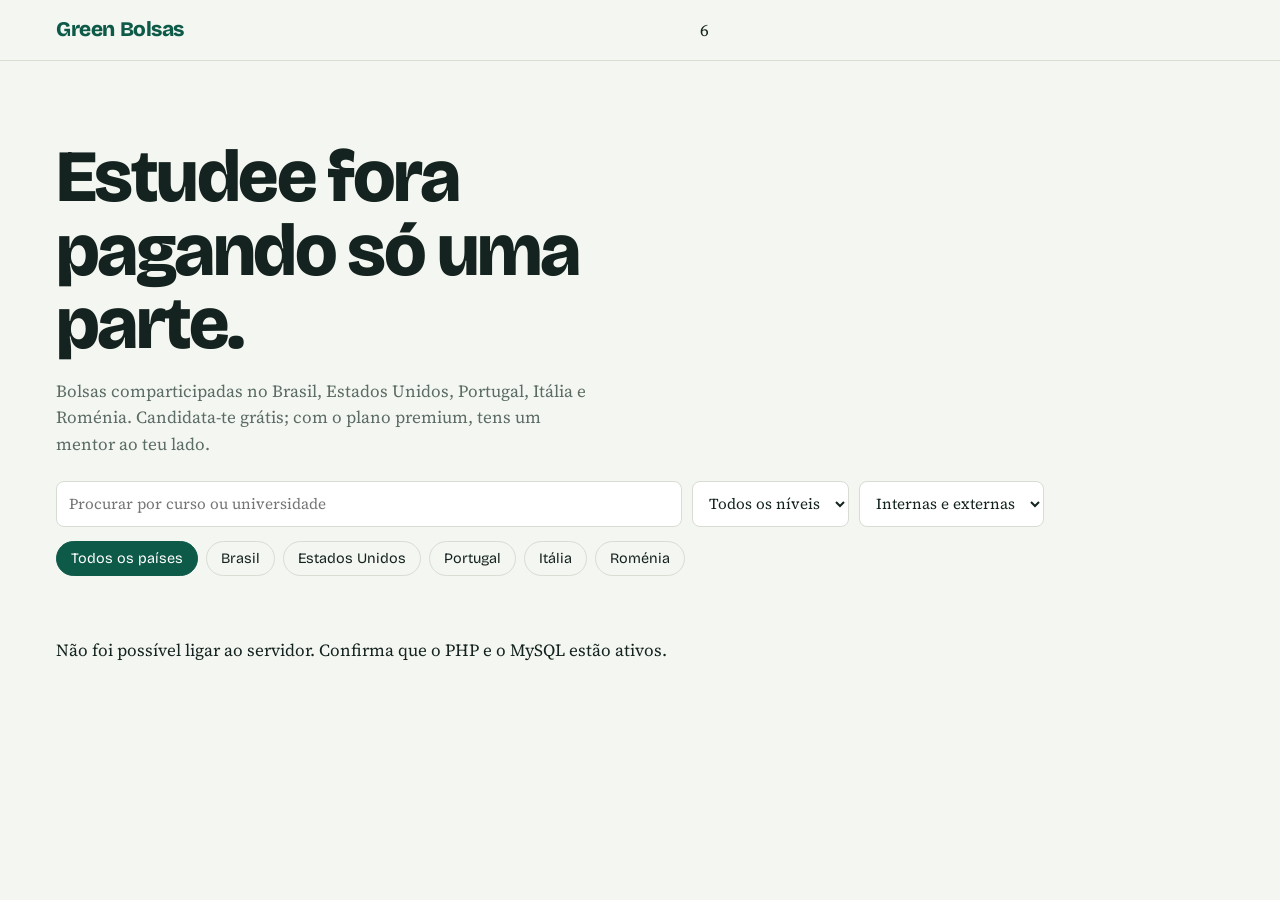
==== index.html @ 97050c6e "Primeiro Commit" ====
<!doctype html>
<html lang="pt">
<head>
<meta charset="utf-8">
<meta name="viewport" content="width=device-width,initial-scale=1">
<title>Passagem — Bolsas de estudo comparticipadas</title>
<link rel="preconnect" href="https://fonts.googleapis.com"><link rel="preconnect" href="https://fonts.gstatic.com" crossorigin>
<link href="https://fonts.googleapis.com/css2?family=Bricolage+Grotesque:opsz,wght@12..96,400;600;800&family=Source+Serif+4:wght@400;600&display=swap" rel="stylesheet">
<link rel="stylesheet" href="assets/style.css">
</head>
<body>
<header class="top">
  <a class="brand" href="#">Green Bolsas</a>6
  <nav id="nav"></nav>
</header>

<section class="hero">
  <h1>Estudee fora pagando só uma parte.</h1>
  <p>Bolsas comparticipadas no Brasil, Estados Unidos, Portugal, Itália e Roménia. Candidata-te grátis; com o plano premium, tens um mentor ao teu lado.</p>
  <div class="filters">
    <input id="q" type="search" placeholder="Procurar por curso ou universidade" aria-label="Procurar">
    <select id="fLevel" aria-label="Nível"><option value="">Todos os níveis</option><option>Licenciatura</option><option>Mestrado</option><option>Doutoramento</option><option>Curso técnico</option></select>
    <select id="fScope" aria-label="Âmbito"><option value="">Internas e externas</option><option value="interna">Internas</option><option value="externa">Externas</option></select>
  </div>
  <div id="countries" class="chips" role="group" aria-label="País"></div>
</section>

<main>
  <div id="list" class="list" aria-live="polite"></div>
  <section id="plans" class="plans"></section>
  <section id="account" class="account" hidden></section>
  <section id="admin" class="account" hidden></section>
</main>

<dialog id="dlg"><form method="dialog" id="dlgForm"></form></dialog>
<div id="toast" role="status"></div>
<script src="assets/app.js"></script>
</body>
</html>
---- assets/style.css ----
:root{--bg:#f4f6f1;--ink:#14231f;--mute:#5b6b65;--line:#d7ddd3;--forest:#0e5a49;--forest-d:#0a4034;--sun:#f0a93a;--card:#fff}
@media (prefers-color-scheme:dark){:root{--bg:#0e1815;--ink:#eaf1ec;--mute:#9fb0a8;--line:#27382f;--forest:#3fbf9c;--forest-d:#2fa583;--sun:#f0a93a;--card:#15241f}}
*{box-sizing:border-box}
body{margin:0;background:var(--bg);color:var(--ink);font:17px/1.55 "Source Serif 4",Georgia,serif}
h1,h2,h3,.brand,button,.chip,label,select,input,nav a{font-family:"Bricolage Grotesque",system-ui,sans-serif}
.top{display:flex;justify-content:space-between;align-items:center;padding:14px clamp(16px,5vw,56px);border-bottom:1px solid var(--line)}
.brand{font-weight:800;font-size:1.3rem;color:var(--forest);text-decoration:none;letter-spacing:-.02em}
nav{display:flex;gap:10px;align-items:center;flex-wrap:wrap}
nav span{color:var(--mute);font-size:.9rem}
.hero{padding:clamp(32px,7vw,80px) clamp(16px,5vw,56px) 16px;max-width:1100px}
.hero h1{font-size:clamp(2.2rem,6.5vw,4.6rem);line-height:1;letter-spacing:-.035em;font-weight:800;margin:0 0 16px;max-width:15ch}
.hero p{max-width:60ch;color:var(--mute);margin:0 0 24px}
.filters{display:flex;gap:10px;flex-wrap:wrap}
input,select,textarea{font:inherit;font-size:.95rem;padding:10px 12px;border:1px solid var(--line);border-radius:8px;background:var(--card);color:var(--ink)}
.filters input{flex:1 1 260px}
.chips{display:flex;gap:8px;flex-wrap:wrap;margin-top:14px}
.chip{border:1px solid var(--line);background:transparent;color:var(--ink);padding:8px 14px;border-radius:99px;cursor:pointer;font-size:.9rem}
.chip[aria-pressed=true]{background:var(--forest);border-color:var(--forest);color:#fff}
main{padding:8px clamp(16px,5vw,56px) 80px;max-width:1160px}
.list{display:grid;gap:14px;margin-top:20px}
.card{background:var(--card);border:1px solid var(--line);border-radius:10px;padding:20px;display:grid;grid-template-columns:1fr auto;gap:8px 24px}
.card h3{margin:0;font-size:1.2rem;letter-spacing:-.01em}
.meta{color:var(--mute);font-size:.9rem;margin:2px 0 8px}
.card p{margin:0;max-width:65ch}
.cov{text-align:right;min-width:110px}
.cov b{display:block;font:800 2.4rem/1 "Bricolage Grotesque",sans-serif;color:var(--forest)}
.cov small{color:var(--mute)}
.bar{height:6px;background:var(--line);border-radius:4px;margin-top:6px;overflow:hidden}.bar i{display:block;height:100%;background:var(--sun)}
.actions{grid-column:1/-1;display:flex;gap:10px;align-items:center;flex-wrap:wrap}
.tag{font:600 .78rem "Bricolage Grotesque",sans-serif;padding:3px 9px;border-radius:99px;background:var(--line)}
button.btn,a.btn{font-weight:600;font-size:.92rem;padding:10px 18px;border-radius:8px;border:1px solid var(--forest);background:var(--forest);color:#fff;cursor:pointer;text-decoration:none}
button.btn:hover{background:var(--forest-d)}
button.ghost{background:transparent;color:var(--forest)}
button.sun{background:var(--sun);border-color:var(--sun);color:#1b1305}
button:disabled{opacity:.55;cursor:default}
:focus-visible{outline:3px solid var(--sun);outline-offset:2px}
.plans{display:grid;grid-template-columns:repeat(auto-fit,minmax(280px,1fr));gap:16px;margin-top:56px}
.plan{border:1px solid var(--line);border-radius:10px;padding:24px;background:var(--card)}
.plan.pro{border:2px solid var(--sun)}
.plan h2{margin:0 0 4px}.plan .price{font:800 2rem "Bricolage Grotesque",sans-serif}
.plan ul{padding-left:18px;color:var(--mute)}
.account{margin-top:48px;padding:24px;border:1px solid var(--line);border-radius:10px;background:var(--card)}
.account h2{margin-top:0}
.account table{width:100%;border-collapse:collapse;font-size:.92rem}.account td{padding:8px 4px;border-top:1px solid var(--line)}
dialog{border:1px solid var(--line);border-radius:12px;padding:24px;width:min(460px,92vw);background:var(--card);color:var(--ink)}
dialog::backdrop{background:rgba(10,20,16,.55)}
dialog form{display:grid;gap:12px}dialog h2{margin:0}
label{font-size:.85rem;font-weight:600;display:grid;gap:4px}
.err{color:#b3261e;font-size:.9rem;min-height:1.2em}
.row{display:flex;gap:10px;justify-content:flex-end}
#toast{position:fixed;left:50%;bottom:24px;transform:translateX(-50%) translateY(20px);background:var(--ink);color:var(--bg);padding:10px 18px;border-radius:8px;opacity:0;transition:.25s;pointer-events:none;font-family:"Bricolage Grotesque",sans-serif}
#toast.on{opacity:1;transform:translateX(-50%)}
@media (max-width:600px){.card{grid-template-columns:1fr}.cov{text-align:left}}
@media (prefers-reduced-motion:reduce){*{transition:none!important}}
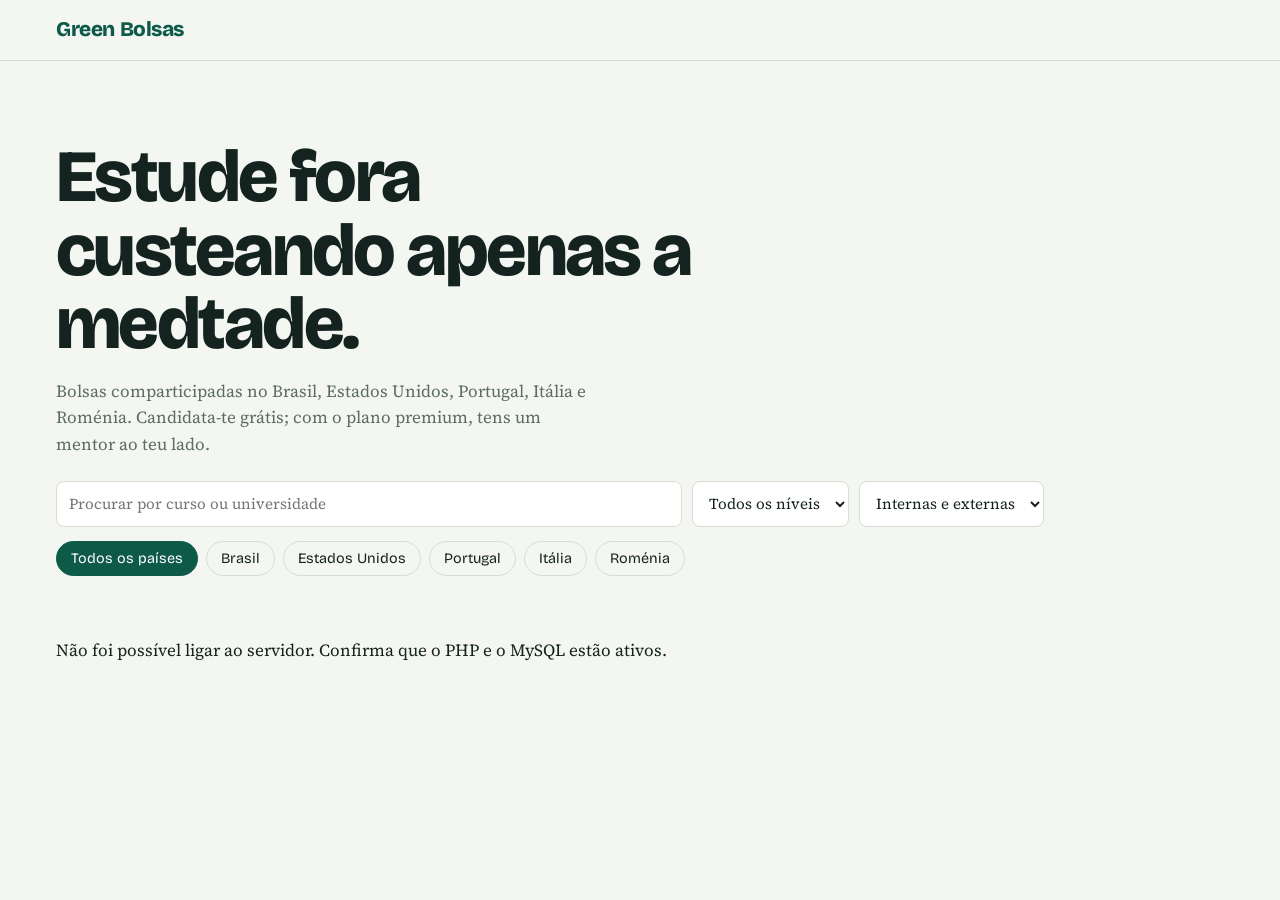
==== commit de219fcf: "correção de alguns erros e adição do favicon" ====
--- a/index.html
+++ b/index.html
@@ -7,15 +7,16 @@
 <link rel="preconnect" href="https://fonts.googleapis.com"><link rel="preconnect" href="https://fonts.gstatic.com" crossorigin>
 <link href="https://fonts.googleapis.com/css2?family=Bricolage+Grotesque:opsz,wght@12..96,400;600;800&family=Source+Serif+4:wght@400;600&display=swap" rel="stylesheet">
 <link rel="stylesheet" href="assets/style.css">
+<link rel="icon" type="image/svg+xml" href="assets/favicon.svg">
 </head>
 <body>
 <header class="top">
-  <a class="brand" href="#">Green Bolsas</a>6
+  <a class="brand" href="#">Green Bolsas</a>
   <nav id="nav"></nav>
 </header>
 
 <section class="hero">
-  <h1>Estudee fora pagando só uma parte.</h1>
+  <h1>Estude fora custeando apenas a medtade.</h1>
   <p>Bolsas comparticipadas no Brasil, Estados Unidos, Portugal, Itália e Roménia. Candidata-te grátis; com o plano premium, tens um mentor ao teu lado.</p>
   <div class="filters">
     <input id="q" type="search" placeholder="Procurar por curso ou universidade" aria-label="Procurar">
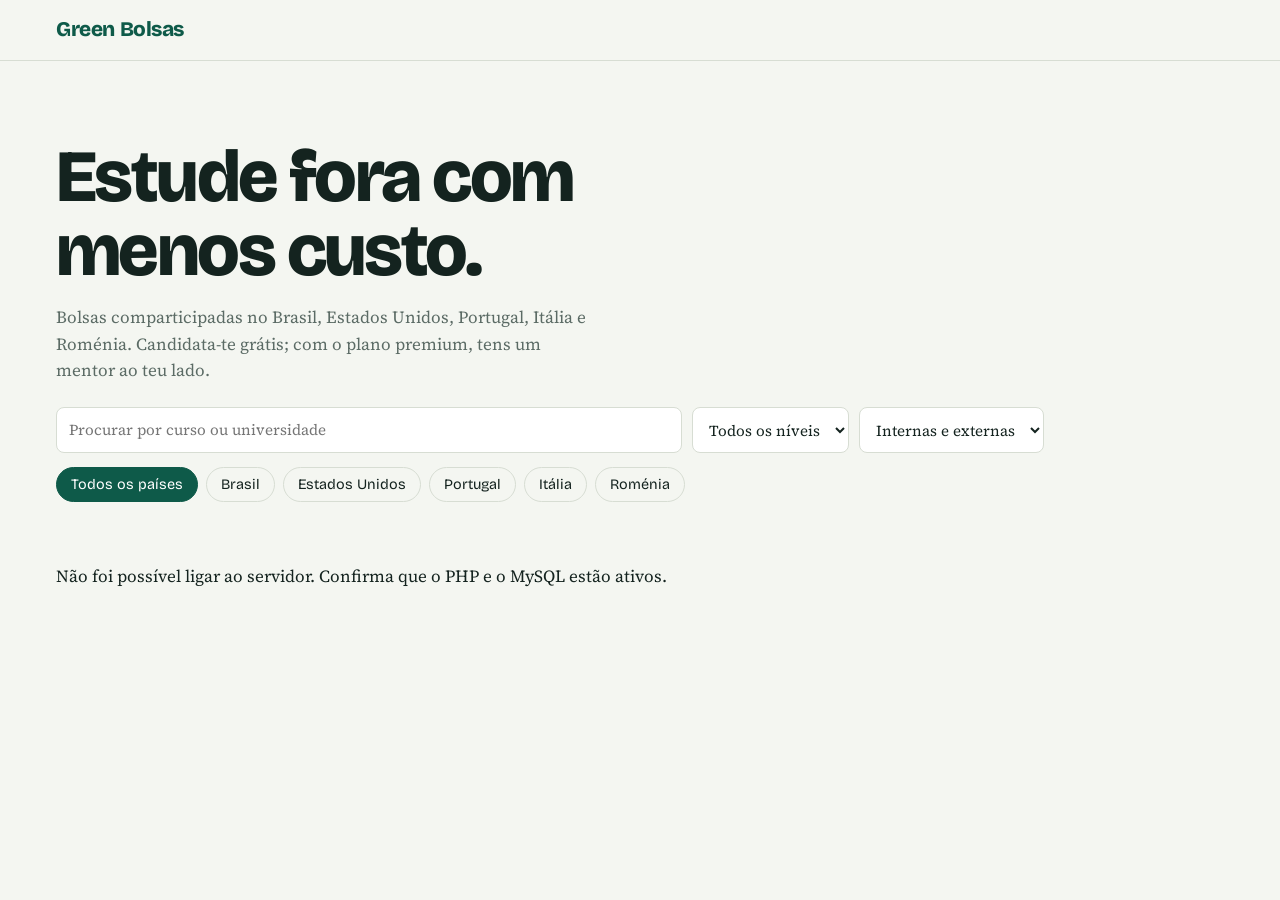
==== commit 8a7dbba3: "versão melhorada com inserção de mentores, dashboard do admin, notificações e mensagens com mentores" ====
--- a/index.html
+++ b/index.html
@@ -16,7 +16,7 @@
 </header>
 
 <section class="hero">
-  <h1>Estude fora custeando apenas a medtade.</h1>
+  <h1>Estude fora com menos custo.</h1>
   <p>Bolsas comparticipadas no Brasil, Estados Unidos, Portugal, Itália e Roménia. Candidata-te grátis; com o plano premium, tens um mentor ao teu lado.</p>
   <div class="filters">
     <input id="q" type="search" placeholder="Procurar por curso ou universidade" aria-label="Procurar">
@@ -31,6 +31,8 @@
   <section id="plans" class="plans"></section>
   <section id="account" class="account" hidden></section>
   <section id="admin" class="account" hidden></section>
+  <section id="mentorPanel" class="account" hidden></section>
+  <section id="inbox" class="account" hidden></section>
 </main>
 
 <dialog id="dlg"><form method="dialog" id="dlgForm"></form></dialog>
--- a/assets/style.css
+++ b/assets/style.css
@@ -42,6 +42,32 @@
 .account{margin-top:48px;padding:24px;border:1px solid var(--line);border-radius:10px;background:var(--card)}
 .account h2{margin-top:0}
 .account table{width:100%;border-collapse:collapse;font-size:.92rem}.account td{padding:8px 4px;border-top:1px solid var(--line)}
+.tabs{display:flex;gap:8px;flex-wrap:wrap;margin:12px 0 20px}
+.tablewrap{overflow:auto;margin:14px 0}
+table th{text-align:left;padding:9px 8px;border-bottom:2px solid var(--line);font-family:"Bricolage Grotesque",sans-serif;font-size:.85rem}
+.statgrid{display:grid;grid-template-columns:repeat(auto-fit,minmax(145px,1fr));gap:12px;margin:16px 0 28px}
+.stat{display:grid;gap:4px;background:var(--card);border:1px solid var(--line);border-radius:10px;padding:16px}
+.stat b{font:800 1.8rem "Bricolage Grotesque",sans-serif;color:var(--forest)}.stat span{color:var(--mute);font-size:.9rem}
+.rowitem{padding:14px 0;border-top:1px solid var(--line)}.rowitem p{margin:7px 0;color:var(--mute)}
+.formgrid{display:grid;grid-template-columns:repeat(auto-fit,minmax(210px,1fr));gap:12px;margin:18px 0}
+.formgrid h3,.formgrid button{grid-column:1/-1}
+.mentor-select{width:100%;min-height:44px;background-color:var(--card);font-family:"Bricolage Grotesque",system-ui,sans-serif}
+.choice-group{min-width:0;margin:4px 0;padding:12px;border:1px solid var(--line);border-radius:12px;background:color-mix(in srgb,var(--card) 88%,var(--forest) 12%)}
+.formgrid .choice-group{grid-column:1/-1}
+.choice-group legend{padding:0 7px;font:700 .92rem "Bricolage Grotesque",system-ui,sans-serif;color:var(--ink)}
+.choice-grid{display:flex;flex-wrap:wrap;gap:8px;max-height:145px;overflow:auto;padding:3px}
+.choice-pill{display:inline-flex!important;position:relative;gap:0!important;margin:0;cursor:pointer;font:500 .82rem/1.2 "Bricolage Grotesque",system-ui,sans-serif}
+.choice-pill input{position:absolute;width:1px;height:1px;opacity:0}
+.choice-pill span{display:inline-flex;align-items:center;gap:6px;padding:8px 11px;border:1px solid var(--line);border-radius:999px;background:var(--card);color:var(--ink);transition:background .15s,border-color .15s,color .15s,transform .15s}
+.choice-pill span::before{content:'+';display:grid;place-items:center;width:16px;height:16px;border-radius:50%;background:var(--bg);color:var(--mute);font-size:.85rem;font-weight:700}
+.choice-pill:hover span{border-color:var(--forest);transform:translateY(-1px)}
+.choice-pill input:checked+span{border-color:var(--forest);background:var(--forest);color:#fff;box-shadow:0 2px 7px rgba(14,90,73,.18)}
+.choice-pill input:checked+span::before{content:'✓';background:rgba(255,255,255,.2);color:#fff}
+.choice-pill input:focus-visible+span{outline:3px solid var(--sun);outline-offset:2px}
+.fieldhint{display:block;margin-top:8px;color:var(--mute);font:400 .76rem/1.35 "Bricolage Grotesque",system-ui,sans-serif}
+dialog form{max-height:78vh;overflow:auto}
+.chatlog{max-height:50vh;overflow:auto;border:1px solid var(--line);border-radius:8px;padding:10px}.chatlog p{border-bottom:1px solid var(--line);padding:8px 0}
+.unread{border-left:4px solid var(--sun);padding-left:12px}
 dialog{border:1px solid var(--line);border-radius:12px;padding:24px;width:min(460px,92vw);background:var(--card);color:var(--ink)}
 dialog::backdrop{background:rgba(10,20,16,.55)}
 dialog form{display:grid;gap:12px}dialog h2{margin:0}
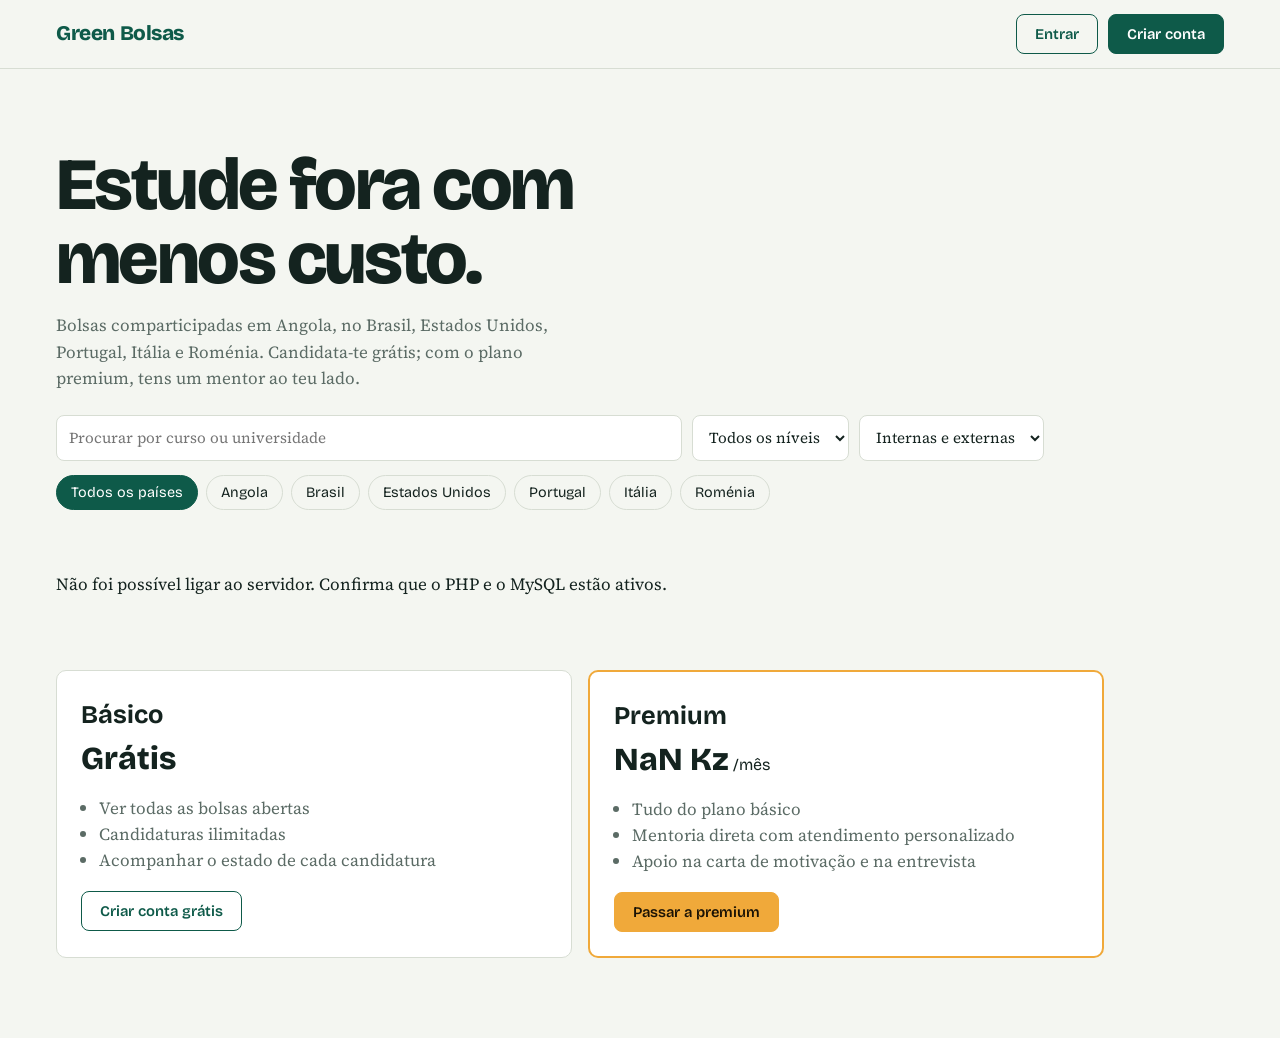
==== commit 65c15293: "v4: login com feedback, mentoria inline, bolsas de Angola, listas fechadas" ====
--- a/index.html
+++ b/index.html
@@ -17,10 +17,10 @@
 
 <section class="hero">
   <h1>Estude fora com menos custo.</h1>
-  <p>Bolsas comparticipadas no Brasil, Estados Unidos, Portugal, Itália e Roménia. Candidata-te grátis; com o plano premium, tens um mentor ao teu lado.</p>
+  <p>Bolsas comparticipadas em Angola, no Brasil, Estados Unidos, Portugal, Itália e Roménia. Candidata-te grátis; com o plano premium, tens um mentor ao teu lado.</p>
   <div class="filters">
     <input id="q" type="search" placeholder="Procurar por curso ou universidade" aria-label="Procurar">
-    <select id="fLevel" aria-label="Nível"><option value="">Todos os níveis</option><option>Licenciatura</option><option>Mestrado</option><option>Doutoramento</option><option>Curso técnico</option></select>
+    <select id="fLevel" aria-label="Nível"><option value="">Todos os níveis</option><option>Licenciatura</option><option>Pós-graduação</option><option>Mestrado</option><option>Doutoramento</option><option>Curso técnico</option></select>
     <select id="fScope" aria-label="Âmbito"><option value="">Internas e externas</option><option value="interna">Internas</option><option value="externa">Externas</option></select>
   </div>
   <div id="countries" class="chips" role="group" aria-label="País"></div>
--- a/assets/style.css
+++ b/assets/style.css
@@ -78,3 +78,12 @@
 #toast.on{opacity:1;transform:translateX(-50%)}
 @media (max-width:600px){.card{grid-template-columns:1fr}.cov{text-align:left}}
 @media (prefers-reduced-motion:reduce){*{transition:none!important}}
+
+/* v3: feedback, mentoria inline, palavra-passe */
+#toast.ok{background:var(--forest);color:#fff}#toast.err{background:#b3261e;color:#fff}
+input[aria-invalid],select[aria-invalid],textarea[aria-invalid]{border-color:#b3261e;box-shadow:0 0 0 2px rgba(179,38,30,.2)}
+.err:not(:empty){background:rgba(179,38,30,.1);border-left:3px solid #b3261e;padding:8px 10px;border-radius:6px;color:#b3261e}
+.pw{display:flex;gap:6px}.pw input{flex:1}.pw button{border:1px solid var(--line);border-radius:8px;padding:0 12px;background:transparent;color:var(--forest);cursor:pointer}
+dialog a{color:var(--forest);font-weight:600}
+.mentor-request{display:grid;gap:10px;margin-top:12px;padding:14px;border:1px dashed var(--line);border-radius:8px}
+.mentor-request[hidden]{display:none}.mentor-request textarea,.mentor-request select{width:100%}
